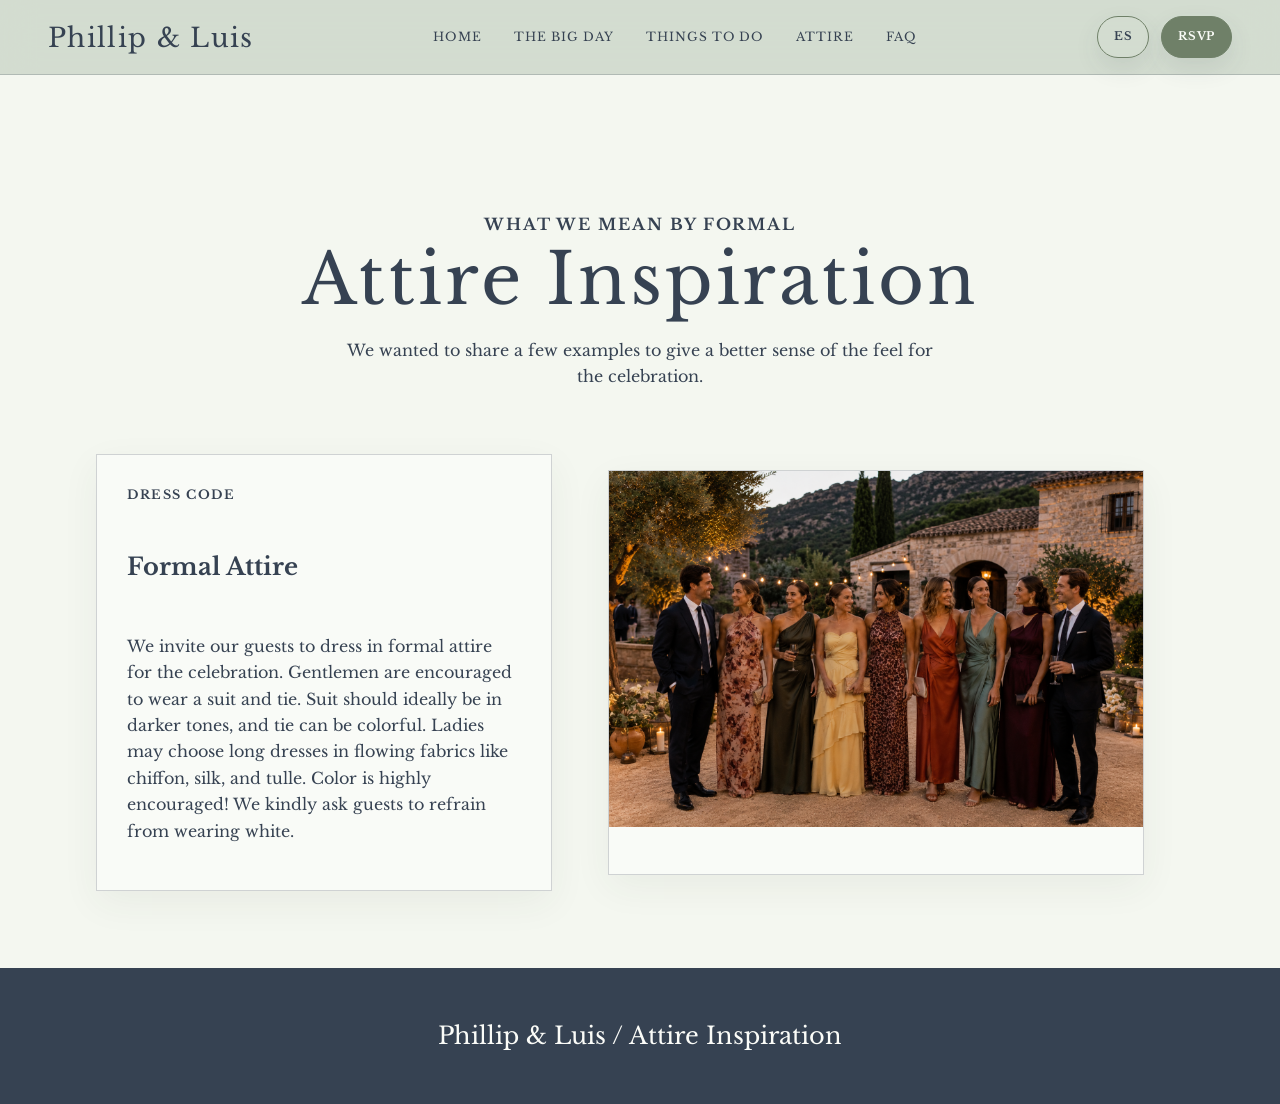
==== attire.html @ c337459b "Simplify attire inspiration page" ====
<!doctype html>
<html lang="en">
  <head>
    <meta charset="utf-8" />
    <meta name="viewport" content="width=device-width, initial-scale=1" />
    <meta name="robots" content="noindex,nofollow,noarchive" />
    <title>Attire Inspiration</title>
    <script>
      try {
        if (localStorage.getItem("wedding-language") === "es") {
          window.location.replace("index.html");
        }
      } catch (error) {
        // Keep the English page available if storage is unavailable.
      }
    </script>
    <link rel="preconnect" href="https://fonts.googleapis.com" />
    <link rel="preconnect" href="https://fonts.gstatic.com" crossorigin />
    <link href="https://fonts.googleapis.com/css2?family=Libre+Baskerville:wght@400;700&display=swap" rel="stylesheet" />
    <link rel="stylesheet" href="styles.css" />
  </head>
  <body>
    <img class="floral floral-top" src="https://images.zola.com/2f2a85e8-7ad9-4984-886c-dd6a19357088" alt="" aria-hidden="true" />
    <img class="floral floral-bottom" src="https://images.zola.com/77ef4b64-973d-46e7-836f-13b0da264eaf" alt="" aria-hidden="true" />

    <header class="site-header">
      <a class="brand" href="index.html" id="attireBrand">Phillip & Luis</a>
      <nav class="desktop-nav" aria-label="Attire navigation">
        <a href="index.html"><span class="desktop-label" id="attireNavHome">Home</span><span class="mobile-label" id="attireNavHomeMobile">Home</span></a>
        <a href="big-day.html"><span class="desktop-label" id="attireNavBigDay">The Big Day</span><span class="mobile-label" id="attireNavBigDayMobile">Big Day</span></a>
        <a href="things-to-do.html"><span class="desktop-label" id="attireNavThings">Things to Do</span><span class="mobile-label" id="attireNavThingsMobile">Plans</span></a>
        <a class="english-attire-only" href="attire.html"><span class="desktop-label" id="attireNavAttire">Attire</span><span class="mobile-label" id="attireNavAttireMobile">Attire</span></a>
        <a href="faq.html"><span class="desktop-label" id="attireNavFaq">FAQ</span><span class="mobile-label" id="attireNavFaqMobile">FAQ</span></a>
      </nav>
      <div class="header-actions">
        <button class="lang-toggle" id="attireLanguageToggle" type="button" aria-label="Switch language">ES</button>
        <a class="rsvp-link" href="https://www.zola.com/wedding/luisandphil/rsvp" id="attireRsvp">RSVP</a>
      </div>
    </header>

    <main class="subpage-main">
      <section class="subpage-hero">
        <div class="subpage-hero-inner">
          <p class="kicker" id="attireHeroKicker">What we mean by formal</p>
          <h1 id="attireHeroTitle">Attire Inspiration</h1>
          <p id="attireHeroBody">We wanted to share a few examples to give a better sense of the feel for the celebration.</p>
        </div>
      </section>

      <section class="page-section">
        <div class="attire-layout">
          <article class="attire-copy">
            <p class="kicker" id="attireCopyKicker">Dress code</p>
            <h2 id="attireCopyTitle">Formal Attire</h2>
            <p id="attireCopyBody">We invite our guests to dress in formal attire for the celebration. Gentlemen are encouraged to wear a suit and tie. Suit should ideally be in darker tones, and tie can be colorful. Ladies may choose long dresses in flowing fabrics like chiffon, silk, and tulle. Color is highly encouraged! We kindly ask guests to refrain from wearing white.</p>
          </article>

          <div class="attire-gallery attire-gallery-large attire-gallery-single">
            <figure class="gallery-card">
              <img src="2eac3453-b5c2-4429-b6ae-94efe31e5751.png" alt="Additional formal wedding guest attire inspiration" />
            </figure>
          </div>
        </div>
      </section>

    </main>

    <footer class="site-footer">
      <p id="attireFooter">Phillip & Luis / Attire Inspiration</p>
    </footer>

    <script>
      const attireCopy = {
        en: {
          brand: "Phillip & Luis",
          navHome: "Home",
          navHomeMobile: "Home",
          navBigDay: "The Big Day",
          navBigDayMobile: "Big Day",
          navThings: "Things to Do",
          navThingsMobile: "Plans",
          navAttire: "Attire",
          navAttireMobile: "Attire",
          navFaq: "FAQ",
          navFaqMobile: "FAQ",
          rsvp: "RSVP",
          heroKicker: "What we mean by formal",
          heroTitle: "Attire Inspiration",
          heroBody: "We wanted to share a few examples to give a better sense of the feel for the celebration.",
          copyKicker: "Dress code",
          copyTitle: "Formal Attire",
          copyBody: "We invite our guests to dress in formal attire for the celebration. Gentlemen are encouraged to wear a suit and tie. Suit should ideally be in darker tones, and tie can be colorful. Ladies may choose long dresses in flowing fabrics like chiffon, silk, and tulle. Color is highly encouraged! We kindly ask guests to refrain from wearing white.",
          footer: "Phillip & Luis / Attire Inspiration",
        },
        es: {
          brand: "Phillip & Luis",
          navHome: "Inicio",
          navHomeMobile: "Inicio",
          navBigDay: "El gran día",
          navBigDayMobile: "Gran día",
          navThings: "Cosas que hacer",
          navThingsMobile: "Planes",
          navAttire: "Vestimenta",
          navAttireMobile: "Vestir",
          navFaq: "Preguntas",
          navFaqMobile: "FAQ",
          rsvp: "RSVP",
          heroKicker: "Lo que queremos decir con etiqueta formal",
          heroTitle: "Inspiración de vestimenta",
          heroBody: "Queríamos compartir algunos ejemplos para que sea más fácil imaginar el estilo de la celebración.",
          copyKicker: "Código de vestimenta",
          copyTitle: "Etiqueta formal",
          copyBody: "Os invitamos a vestir de etiqueta formal para la celebración. Los caballeros pueden llevar traje y corbata. El traje idealmente en tonos oscuros, y la corbata puede aportar color. Las mujeres pueden elegir vestidos largos en tejidos fluidos como gasa, seda o tul. El color es más que bienvenido. Os pedimos, por favor, evitar el blanco.",
          footer: "Phillip & Luis / Inspiración de vestimenta",
        },
      };

      const attireNodes = {
        brand: document.querySelector("#attireBrand"),
        navHome: document.querySelector("#attireNavHome"),
        navHomeMobile: document.querySelector("#attireNavHomeMobile"),
        navBigDay: document.querySelector("#attireNavBigDay"),
        navBigDayMobile: document.querySelector("#attireNavBigDayMobile"),
        navThings: document.querySelector("#attireNavThings"),
        navThingsMobile: document.querySelector("#attireNavThingsMobile"),
        navAttire: document.querySelector("#attireNavAttire"),
        navAttireMobile: document.querySelector("#attireNavAttireMobile"),
        navFaq: document.querySelector("#attireNavFaq"),
        navFaqMobile: document.querySelector("#attireNavFaqMobile"),
        rsvp: document.querySelector("#attireRsvp"),
        heroKicker: document.querySelector("#attireHeroKicker"),
        heroTitle: document.querySelector("#attireHeroTitle"),
        heroBody: document.querySelector("#attireHeroBody"),
        copyKicker: document.querySelector("#attireCopyKicker"),
        copyTitle: document.querySelector("#attireCopyTitle"),
        copyBody: document.querySelector("#attireCopyBody"),
        footer: document.querySelector("#attireFooter"),
        toggle: document.querySelector("#attireLanguageToggle"),
      };

      let language = localStorage.getItem("wedding-language") || "en";

      function renderAttire(nextLanguage) {
        language = nextLanguage;
        localStorage.setItem("wedding-language", nextLanguage);
        document.documentElement.lang = nextLanguage;
        const copy = attireCopy[nextLanguage];

        Object.entries(attireNodes).forEach(([key, node]) => {
          if (!node || key === "toggle") return;
          node.textContent = copy[key];
        });

        attireNodes.toggle.textContent = nextLanguage === "en" ? "ES" : "EN";
      }
      attireNodes.toggle.addEventListener("click", () => {
        localStorage.setItem("wedding-language", "es");
        window.location.href = "index.html";
      });

      renderAttire("en");
    </script>
  </body>
</html>
---- styles.css ----
:root {
  --cream: #f4f7f0;
  --paper: #fbfcf8;
  --sage: #ced9cb;
  --olive: #6f8068;
  --deep: #364252;
  --moss: #dfe7db;
  --clay: #997b68;
  --ink: #364252;
  --line: rgba(54, 66, 82, 0.22);
  --shadow: 0 20px 60px rgba(54, 66, 82, 0.12);
  color-scheme: light;
}

* {
  box-sizing: border-box;
}

html {
  scroll-behavior: smooth;
}

body {
  margin: 0;
  min-height: 100vh;
  min-height: 100dvh;
  overflow-x: clip;
  display: flex;
  flex-direction: column;
  color: var(--ink);
  background: var(--cream);
  font-family: "Libre Baskerville", Georgia, serif;
  position: relative;
}

a {
  color: inherit;
}

.site-header {
  position: sticky;
  top: 0;
  z-index: 10;
  display: grid;
  grid-template-columns: auto 1fr auto;
  align-items: center;
  gap: 1rem;
  padding: 1rem clamp(1rem, 4vw, 3rem);
  background: rgba(206, 217, 203, 0.88);
  border-bottom: 1px solid var(--line);
  backdrop-filter: blur(18px);
}

.brand {
  font-size: clamp(1.2rem, 3vw, 1.65rem);
  font-weight: 400;
  letter-spacing: 0.05em;
  text-decoration: none;
}

.desktop-nav {
  display: flex;
  justify-content: center;
  gap: clamp(0.8rem, 2.5vw, 2rem);
  font-size: 0.76rem;
  letter-spacing: 0.08em;
  text-transform: uppercase;
}

.desktop-nav a,
.text-link {
  text-decoration: none;
  border-bottom: 1px solid transparent;
}

.mobile-label {
  display: none;
}

.desktop-nav a:hover,
.text-link:hover {
  border-color: currentColor;
}

.header-actions,
.gate-actions {
  display: flex;
  align-items: center;
  gap: 0.75rem;
}

.lang-toggle,
.rsvp-link,
.button {
  display: inline-flex;
  min-height: 2.65rem;
  align-items: center;
  justify-content: center;
  border: 1px solid var(--olive);
  border-radius: 999px;
  padding: 0 1rem;
  background: transparent;
  color: var(--deep);
  font: 700 0.72rem/1 "Libre Baskerville", Georgia, serif;
  letter-spacing: 0.06em;
  text-decoration: none;
  text-transform: uppercase;
  cursor: pointer;
  box-shadow: 0 10px 24px rgba(54, 66, 82, 0.1);
  transition:
    transform 160ms ease,
    background-color 160ms ease,
    color 160ms ease,
    border-color 160ms ease,
    box-shadow 160ms ease;
}

.button.primary,
.rsvp-link {
  background: var(--olive);
  color: var(--paper);
}

.lang-toggle:hover,
.rsvp-link:hover,
.button:hover,
.hotel-button:hover,
.resource-links a:hover,
.section-menu-toggle:hover,
.back-to-top:hover {
  transform: translateY(-1px);
  box-shadow: 0 14px 30px rgba(54, 66, 82, 0.16);
}

.button.large {
  min-width: 12rem;
  min-height: 3.2rem;
  margin-top: 0.85rem;
  padding-inline: 1.75rem;
  font-size: 0.78rem;
}

.language-gate {
  position: fixed;
  inset: 0;
  z-index: 30;
  display: grid;
  place-items: center;
  padding: 1.2rem;
  background:
    linear-gradient(rgba(244, 247, 240, 0.92), rgba(244, 247, 240, 0.92)),
    radial-gradient(circle at center, var(--moss), transparent 34rem);
}

.language-gate.is-hidden {
  display: none;
}

.language-selected .language-gate {
  display: none;
}

.gate-panel {
  width: min(34rem, 100%);
  padding: clamp(2rem, 6vw, 4rem);
  text-align: center;
  background: var(--paper);
  border: 1px solid var(--line);
  box-shadow: var(--shadow);
}

.gate-panel h1,
.hero h1,
.section h2 {
  margin: 0;
  font-weight: 400;
  line-height: 1.28;
  letter-spacing: 0.04em;
}

.gate-panel h1 {
  font-size: clamp(2rem, 7vw, 3.8rem);
  margin-bottom: 1.7rem;
}

.kicker {
  margin: 0 0 0.65rem;
  color: var(--deep);
  font-size: 0.78rem;
  font-weight: 700;
  letter-spacing: 0.12em;
  text-transform: uppercase;
}

.hero {
  min-height: calc(100vh - 4.25rem);
  display: grid;
  place-items: center;
  padding: clamp(3rem, 6vw, 5.5rem) 1.25rem clamp(7rem, 15vw, 12rem);
  text-align: center;
}

.hero-inner {
  width: min(62rem, 100%);
  transform: translateY(clamp(3.8rem, 8.8vh, 6.4rem));
}

.hero h1 {
  display: grid;
  gap: 0.08em;
  color: var(--deep);
  font-size: clamp(2.75rem, 7vw, 5.15rem);
}

.hero h1 span {
  white-space: nowrap;
}

.hero .amp {
  color: var(--deep);
  font-size: 0.54em;
  font-style: italic;
}

.date,
.place {
  margin: 1rem 0 0;
  font-size: clamp(1.45rem, 3vw, 2rem);
  letter-spacing: 0.04em;
}

.place {
  margin-top: 0.35rem;
  color: var(--deep);
}

.countdown {
  display: flex;
  justify-content: center;
  gap: clamp(0.75rem, 3vw, 1.25rem);
  margin-top: 1.7rem;
}

.hero-link-row {
  margin: 1rem 0 0;
}

.rsvp-prompt {
  width: min(32rem, 100%);
  margin: 1.35rem auto 0;
  color: var(--deep);
  font-size: clamp(0.86rem, 1.6vw, 1rem);
  line-height: 1.6;
}

.summary-card,
.gift-card {
  background: rgba(251, 252, 248, 0.82);
  border: 1px solid var(--line);
  box-shadow: 0 12px 36px rgba(55, 61, 45, 0.06);
}

.summary-card,
.gift-card {
  width: min(54rem, 100%);
  margin-inline: auto;
  display: grid;
  gap: 0.65rem;
  padding: clamp(1.35rem, 3vw, 1.9rem);
  text-align: center;
}

.teaser-section {
  padding-top: clamp(2.7rem, 6vw, 4rem);
}

.couple-photo-banner {
  width: 100%;
  aspect-ratio: 2.08 / 1;
  background: var(--sage);
  overflow: hidden;
}

.couple-photo-banner img {
  display: block;
  width: 100%;
  height: 100%;
  object-fit: cover;
  object-position: center 35%;
}

.page-copy-stack {
  width: min(58rem, 100%);
  margin-inline: auto;
}

.countdown-section {
  padding-top: clamp(1rem, 3vw, 2rem);
}

.countdown-static {
  width: min(28rem, 100%);
  margin-inline: auto;
}

.notice-countdown {
  padding-top: 0;
}

.countdown span {
  min-width: 5.4rem;
  padding: 0.85rem 0.7rem;
  background: rgba(251, 252, 248, 0.72);
  border: 1px solid var(--line);
}

.countdown strong {
  display: block;
  font-size: 2rem;
  font-weight: 400;
}

.countdown small {
  color: var(--deep);
  font-size: 0.68rem;
  letter-spacing: 0.1em;
  text-transform: uppercase;
}

.section {
  padding: clamp(3rem, 6vw, 5rem) clamp(1.25rem, 5vw, 5rem);
  border-top: 1px solid var(--line);
}

.section-heading {
  max-width: 52rem;
  margin: 0 auto clamp(1.2rem, 3vw, 2rem);
  text-align: center;
}

.section h2 {
  color: var(--deep);
  font-size: clamp(2rem, 5vw, 3.8rem);
}

#travel h2 {
  white-space: nowrap;
}

.timeline,
.faq-list,
.venue-panel {
  width: min(54rem, 100%);
  margin-inline: auto;
}

.timeline {
  display: grid;
  gap: 0.8rem;
}

.timeline article,
.venue-panel,
.info-grid article,
.faq-list details {
  background: rgba(251, 252, 248, 0.76);
  border: 1px solid var(--line);
  box-shadow: 0 12px 36px rgba(55, 61, 45, 0.06);
}

.timeline article {
  display: grid;
  gap: 0.75rem;
  padding: clamp(1.2rem, 3vw, 1.8rem);
  text-align: center;
}

h3 {
  margin: 0 0 0.4rem;
  font-size: 1.7rem;
  font-weight: 400;
}

p {
  line-height: 1.65;
}

.timeline p,
.venue-panel p,
.info-grid p,
.faq-list p,
.copy-stack p {
  margin: 0;
}

.venue-panel {
  margin-top: 1rem;
  padding: clamp(1.2rem, 3vw, 1.8rem);
  text-align: center;
}

.attire,
.section-note,
.banner-copy {
  color: var(--deep);
}

.banner-copy {
  width: min(40rem, 100%);
  margin: 1.75rem auto 0;
  font-size: 0.9rem;
  padding: 0.95rem 1.1rem;
  background: rgba(231, 236, 227, 0.88);
  border: 1px solid rgba(54, 66, 82, 0.12);
}

.split {
  display: grid;
  grid-template-columns: minmax(15rem, 0.75fr) minmax(18rem, 1fr);
  gap: clamp(2rem, 6vw, 5rem);
  align-items: start;
}

#travel.split {
  grid-template-columns: 1fr;
  gap: clamp(0.8rem, 2vw, 1.25rem);
}

#hotels.split {
  grid-template-columns: 1fr;
  gap: clamp(0.8rem, 2vw, 1.25rem);
}

#travel > div:first-child {
  max-width: 46rem;
  margin-inline: auto;
  text-align: center;
}

#travel .copy-stack,
#hotels .copy-stack {
  width: min(58rem, 100%);
  margin-inline: auto;
}

.muted {
  background: rgba(255, 253, 248, 0.42);
}

.copy-stack {
  display: grid;
  gap: 1rem;
  font-size: 1.03rem;
}

.travel-note {
  display: grid;
  grid-template-columns: repeat(2, minmax(0, 1fr));
  gap: 1rem;
}

.travel-note article {
  display: grid;
  gap: 0.9rem;
  align-content: start;
  padding: clamp(1.2rem, 3vw, 1.8rem);
  background: rgba(251, 252, 248, 0.76);
  border: 1px solid var(--line);
  box-shadow: 0 12px 36px rgba(55, 61, 45, 0.06);
}

.resource-links {
  display: flex;
  flex-wrap: wrap;
  gap: 0.65rem;
  margin-top: 0.2rem;
}

.resource-links a {
  display: inline-flex;
  min-height: 2.55rem;
  align-items: center;
  border: 1px solid var(--deep);
  border-radius: 999px;
  padding: 0.7rem 0.95rem;
  background: var(--deep);
  color: var(--paper);
  font-size: 0.72rem;
  font-weight: 700;
  letter-spacing: 0.05em;
  text-decoration: none;
  text-transform: uppercase;
}

.resource-links a:hover {
  border-color: var(--deep);
  background: transparent;
  color: var(--deep);
}

html[lang="es"] .english-only {
  display: none;
}

html[lang="es"] .english-attire-only {
  display: none;
}

.hotel-grid {
  display: grid;
  grid-template-columns: repeat(2, minmax(0, 1fr));
  gap: 0.85rem;
}

.hotel-card {
  display: grid;
  gap: 0.8rem;
  align-content: start;
  padding: 1.35rem;
  background: rgba(251, 252, 248, 0.82);
  border: 1px solid var(--line);
  box-shadow: 0 12px 36px rgba(55, 61, 45, 0.06);
}

.shuttle-card {
  grid-column: 1 / -1;
}

.hotel-button {
  display: inline-flex;
  min-height: 3rem;
  align-items: center;
  justify-content: center;
  border: 1px solid var(--deep);
  border-radius: 999px;
  padding: 0.85rem 1.2rem;
  background: var(--deep);
  color: var(--paper);
  font-size: 0.78rem;
  font-weight: 700;
  letter-spacing: 0.06em;
  text-align: center;
  text-decoration: none;
  text-transform: uppercase;
  box-shadow: 0 10px 24px rgba(54, 66, 82, 0.12);
  transition:
    transform 160ms ease,
    background-color 160ms ease,
    color 160ms ease;
}

.hotel-button:hover {
  background: transparent;
  color: var(--deep);
}

.info-grid {
  display: grid;
  grid-template-columns: repeat(2, minmax(0, 1fr));
  gap: 0.85rem;
}

.info-grid article,
.faq-list details {
  padding: 1.35rem;
}

.faq-list {
  display: grid;
  gap: 0.7rem;
}

.faq-list summary {
  cursor: pointer;
  font-size: 1.45rem;
}

.site-footer {
  margin-top: auto;
  padding: 3rem 1rem;
  color: var(--paper);
  background: var(--deep);
  text-align: center;
}

.site-footer p {
  margin: 0;
  font-size: 1.5rem;
}

.notice-page {
  position: relative;
  min-height: 100vh;
  padding: clamp(2rem, 5vw, 3rem) 1.25rem;
  display: grid;
  place-items: center;
}

.notice-card {
  position: relative;
  z-index: 1;
  width: min(34rem, 100%);
  padding: clamp(2rem, 6vw, 3rem);
  text-align: center;
  background: rgba(251, 252, 248, 0.92);
  border: 1px solid var(--line);
  box-shadow: var(--shadow);
}

.notice-card h1 {
  margin: 0.35rem 0 0;
  color: var(--deep);
  font-size: clamp(2rem, 6vw, 3.2rem);
  font-weight: 400;
  line-height: 1.22;
  letter-spacing: 0.04em;
}

.notice-card p {
  margin: 1rem 0 0;
  line-height: 1.7;
}

.notice-actions {
  display: flex;
  justify-content: center;
  gap: 0.75rem;
  margin-top: 1.5rem;
}

.subpage-main {
  position: relative;
  z-index: 1;
}

.subpage-hero {
  padding: clamp(5.5rem, 10vw, 7.5rem) clamp(1.25rem, 5vw, 5rem) clamp(2.5rem, 5vw, 4rem);
  text-align: center;
}

.subpage-hero-inner {
  width: min(58rem, 100%);
  margin: 0 auto;
}

.subpage-hero h1 {
  margin: 0;
  color: var(--deep);
  font-size: clamp(2.4rem, 7vw, 4.4rem);
  font-weight: 400;
  line-height: 1.18;
  letter-spacing: 0.04em;
}

.subpage-hero p {
  width: min(38rem, 100%);
  margin: 1rem auto 0;
  font-size: 1rem;
}

.feature-grid,
.city-grid,
.attire-gallery {
  display: grid;
  gap: 1rem;
  width: min(68rem, 100%);
  margin: 0 auto;
}

.feature-grid,
.city-grid {
  grid-template-columns: repeat(2, minmax(0, 1fr));
}

.feature-card,
.city-card,
.attire-copy,
.gallery-card {
  background: rgba(251, 252, 248, 0.82);
  border: 1px solid var(--line);
  box-shadow: 0 12px 36px rgba(55, 61, 45, 0.06);
}

.feature-card,
.city-card {
  display: grid;
  gap: 0.9rem;
  align-content: start;
  padding: clamp(1.25rem, 3vw, 1.8rem);
}

.feature-meta {
  display: flex;
  flex-wrap: wrap;
  gap: 0.5rem;
}

.tag {
  display: inline-flex;
  align-items: center;
  min-height: 2rem;
  padding: 0 0.8rem;
  border: 1px solid var(--line);
  border-radius: 999px;
  background: rgba(223, 231, 219, 0.55);
  font-size: 0.68rem;
  font-weight: 700;
  letter-spacing: 0.08em;
  text-transform: uppercase;
}

.page-section {
  padding: 0 clamp(1.25rem, 5vw, 5rem) clamp(3rem, 6vw, 5rem);
}

.page-section-heading {
  width: min(58rem, 100%);
  margin: 0 auto 1.35rem;
  text-align: center;
}

.page-section-heading h2 {
  margin: 0;
  color: var(--deep);
  font-size: clamp(1.9rem, 5vw, 3rem);
  font-weight: 400;
  letter-spacing: 0.04em;
}

.city-card a,
.feature-card a {
  justify-self: start;
}

.attire-layout {
  display: grid;
  grid-template-columns: minmax(16rem, 0.85fr) minmax(20rem, 1.15fr);
  gap: 1rem;
  width: min(68rem, 100%);
  margin: 0 auto;
}

.attire-copy {
  display: grid;
  gap: 1rem;
  align-content: start;
  padding: clamp(1.35rem, 3vw, 1.9rem);
}

.attire-gallery {
  grid-template-columns: 1fr;
  gap: 1.25rem;
}

.attire-gallery-large .gallery-card img {
  aspect-ratio: 4 / 3;
}

.attire-gallery-single .gallery-card img {
  height: auto;
  aspect-ratio: auto;
  object-fit: contain;
}

.gallery-card {
  overflow: hidden;
}

.gallery-card img {
  display: block;
  width: 100%;
  aspect-ratio: 5 / 4;
  object-fit: cover;
}

.gallery-card figcaption {
  padding: 0.85rem 1rem 1rem;
  font-size: 0.88rem;
  line-height: 1.55;
}

.back-to-top {
  position: fixed;
  right: 1rem;
  bottom: 1rem;
  z-index: 20;
  width: 2.8rem;
  min-height: 2.8rem;
  border: 1px solid var(--deep);
  border-radius: 999px;
  padding: 0;
  background: var(--deep);
  color: var(--paper);
  font: 700 1rem/1 "Libre Baskerville", Georgia, serif;
  box-shadow: 0 10px 24px rgba(54, 66, 82, 0.12);
  cursor: pointer;
  opacity: 0;
  pointer-events: none;
  transform: translateY(0.6rem);
  transition:
    opacity 160ms ease,
    transform 160ms ease;
}

.back-to-top.is-visible {
  opacity: 1;
  pointer-events: auto;
  transform: translateY(0);
}

.section-menu-toggle {
  position: fixed;
  right: 4.3rem;
  bottom: 1rem;
  z-index: 20;
  width: 2.8rem;
  min-height: 2.8rem;
  border: 1px solid var(--deep);
  border-radius: 999px;
  padding: 0;
  background: rgba(251, 252, 248, 0.96);
  color: var(--deep);
  font: 700 1.1rem/1 "Libre Baskerville", Georgia, serif;
  box-shadow: 0 10px 24px rgba(54, 66, 82, 0.12);
  cursor: pointer;
}

.section-menu {
  position: fixed;
  right: 1rem;
  bottom: 4.4rem;
  z-index: 19;
  opacity: 0;
  pointer-events: none;
  transform: translateY(0.5rem);
  transition:
    opacity 160ms ease,
    transform 160ms ease;
}

.section-menu.is-open {
  opacity: 1;
  pointer-events: auto;
  transform: translateY(0);
}

.section-menu-panel {
  display: grid;
  gap: 0.5rem;
  width: min(22rem, 100%);
  margin-left: auto;
  padding: 0.8rem;
  background: rgba(251, 252, 248, 0.98);
  border: 1px solid var(--line);
  box-shadow: 0 18px 36px rgba(54, 66, 82, 0.18);
}

.section-menu-panel a {
  display: block;
  padding: 0.7rem 0.85rem;
  color: var(--deep);
  text-decoration: none;
  border: 1px solid transparent;
}

.section-menu-panel a:hover {
  border-color: var(--line);
  background: rgba(206, 217, 203, 0.24);
}

.floral {
  position: absolute;
  z-index: 0;
  pointer-events: none;
  opacity: 0.94;
  display: block;
  height: auto;
  max-width: 100vw;
  user-select: none;
}

.floral-top {
  top: 4.25rem;
  left: 0;
  width: 100%;
}

.floral-bottom {
  right: 0;
  bottom: 0;
  width: min(80%, 54rem);
}

main,
.site-header,
.site-footer {
  position: relative;
  z-index: 1;
}

main {
  flex: 1 0 auto;
}

@media (max-width: 820px) {
  .site-header {
    grid-template-columns: 1fr auto;
  }

  .desktop-nav {
    grid-column: 1 / -1;
    order: 3;
    overflow-x: auto;
    justify-content: start;
    padding-bottom: 0.15rem;
  }

  .header-actions {
    justify-content: end;
  }

  .timeline article,
  .split,
  .info-grid,
  .hotel-grid,
  .travel-note,
  .feature-grid,
  .city-grid,
  .attire-layout,
  .attire-gallery {
    grid-template-columns: 1fr;
  }

  .shuttle-card {
    grid-column: auto;
  }

  .couple-photo-banner {
    aspect-ratio: 3 / 2;
  }

  .couple-photo-banner img {
    object-position: center 40%;
  }
}

@media (max-width: 540px) {
  .site-header {
    grid-template-columns: 1fr auto;
  }

  .desktop-nav {
    display: flex;
    grid-column: 1 / -1;
    order: 3;
    grid-template-columns: repeat(3, minmax(0, 1fr));
    gap: 0.55rem 0.8rem;
    padding-bottom: 0.25rem;
    justify-content: stretch;
    overflow: visible;
    font-size: 0.68rem;
    letter-spacing: 0.05em;
  }

  .desktop-nav a {
    display: block;
    text-align: center;
    white-space: nowrap;
  }

  .desktop-label {
    display: none;
  }

  .mobile-label {
    display: inline;
  }

  .mobile-hidden-nav {
    display: none;
  }

  .floral-top {
    top: 6.2rem;
    left: -8vw;
    width: 116vw;
    max-width: none;
    opacity: 0.82;
  }

  .floral-bottom {
    right: -6vw;
    bottom: -0.4rem;
    width: 84vw;
    max-width: none;
    opacity: 0.82;
  }

  .hero {
    min-height: calc(100vh - 6.25rem);
    padding-top: 3rem;
    padding-inline: 1.2rem;
    padding-bottom: 48vw;
  }

  .hero-inner {
    width: min(21.25rem, 100%);
    transform: translateY(2.9rem);
  }

  .hero h1 {
    font-size: clamp(1.42rem, 7vw, 2.15rem);
    gap: 0.18em;
  }

  .date,
  .place {
    font-size: clamp(0.82rem, 4.2vw, 0.98rem);
  }

  .kicker {
    font-size: 0.62rem;
    letter-spacing: 0.1em;
  }

  .banner-copy {
    width: min(17.75rem, 100%);
    margin-top: 0.95rem;
    font-size: 0.7rem;
    line-height: 1.58;
    padding: 0.78rem 0.85rem;
  }

  #schedule.section {
    padding-top: 2.2rem;
  }

  .button.large {
    min-width: 0;
    margin-top: 1rem;
  }

  #travel h2 {
    font-size: clamp(1.65rem, 9vw, 2.4rem);
  }

  .gate-actions {
    flex-direction: column;
  }

  .countdown {
    gap: 0.45rem;
  }

  .countdown span {
    flex: 1 1 0;
    min-width: 0;
    padding: 0.5rem 0.28rem;
  }

  .countdown strong {
    font-size: 1.12rem;
  }

  .countdown small {
    font-size: 0.5rem;
  }

  .button,
  .rsvp-link,
  .lang-toggle,
  .hotel-button {
    width: 100%;
  }

  .header-actions {
    width: 100%;
  }

  .lang-toggle {
    width: 3.1rem;
  }

  .rsvp-link {
    width: auto;
    flex: 1;
  }

  .notice-actions {
    flex-direction: column;
  }

  .subpage-hero p {
    font-size: 0.94rem;
  }

  .subpage-hero {
    padding-top: 6.4rem;
  }

  .couple-photo-banner img {
    object-position: center 44%;
  }

  .couple-photo-banner {
    aspect-ratio: 4 / 5;
  }

  .back-to-top {
    right: 0.75rem;
    bottom: 0.75rem;
  }

  .section-menu-toggle {
    right: 4rem;
    bottom: 0.75rem;
  }

  .section-menu {
    left: 0.75rem;
    right: 0.75rem;
    bottom: 4.15rem;
  }

  .section-menu-panel {
    width: 100%;
  }
}
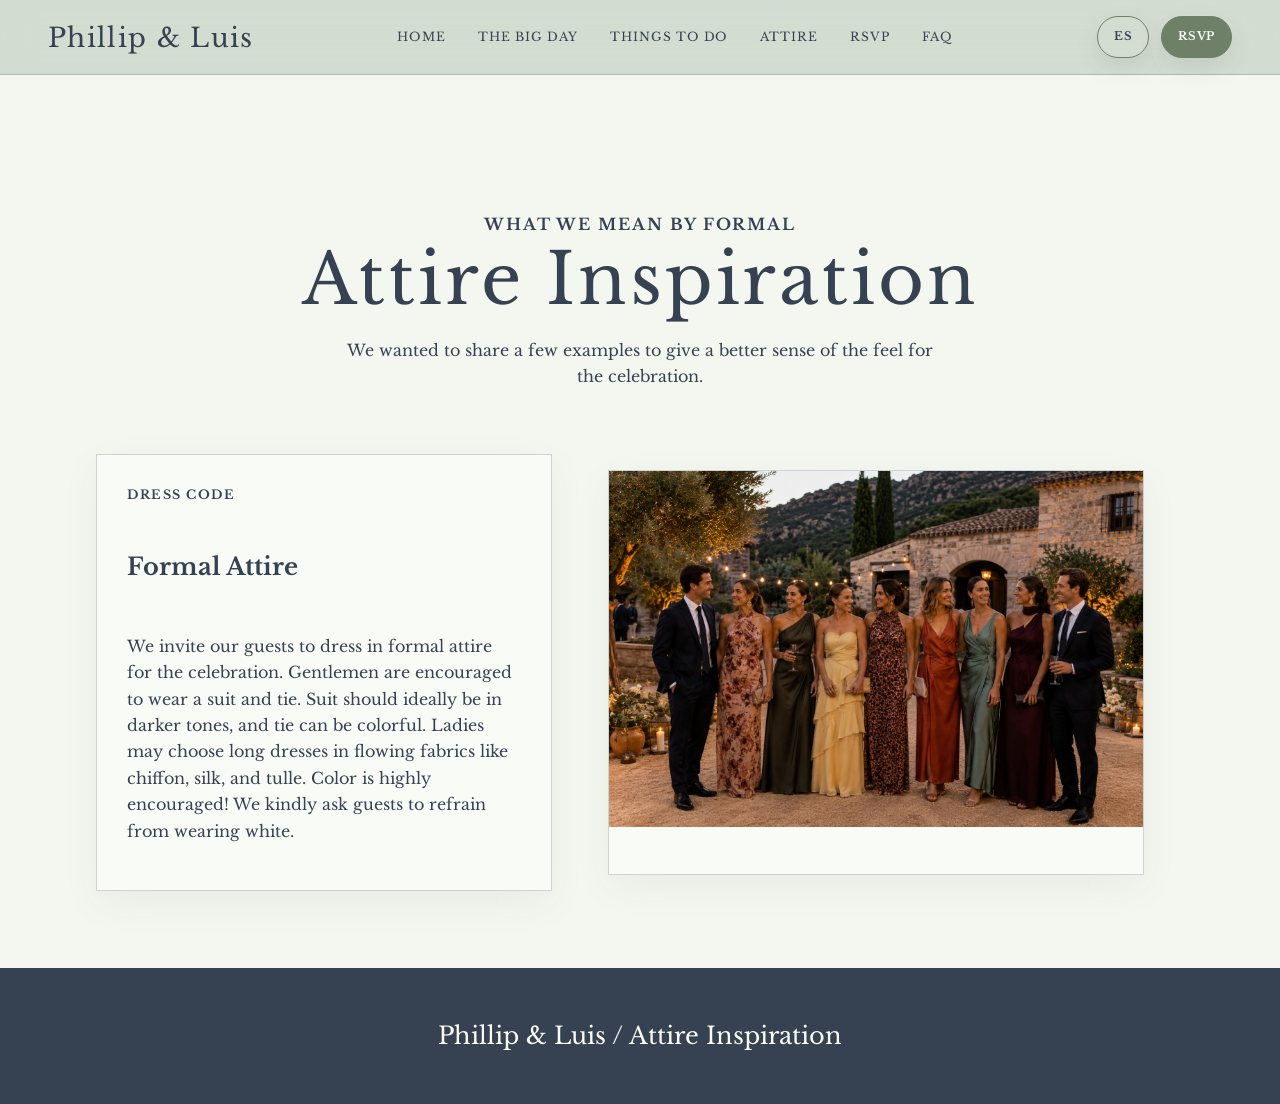
==== commit bfd9d94e: "Remove welcome drinks and add RSVP navigation" ====
--- a/attire.html
+++ b/attire.html
@@ -30,6 +30,7 @@
         <a href="big-day.html"><span class="desktop-label" id="attireNavBigDay">The Big Day</span><span class="mobile-label" id="attireNavBigDayMobile">Big Day</span></a>
         <a href="things-to-do.html"><span class="desktop-label" id="attireNavThings">Things to Do</span><span class="mobile-label" id="attireNavThingsMobile">Plans</span></a>
         <a class="english-attire-only" href="attire.html"><span class="desktop-label" id="attireNavAttire">Attire</span><span class="mobile-label" id="attireNavAttireMobile">Attire</span></a>
+        <a href="https://www.zola.com/wedding/luisandphil/rsvp">RSVP</a>
         <a href="faq.html"><span class="desktop-label" id="attireNavFaq">FAQ</span><span class="mobile-label" id="attireNavFaqMobile">FAQ</span></a>
       </nav>
       <div class="header-actions">
--- a/styles.css
+++ b/styles.css
@@ -672,6 +672,11 @@
   grid-template-columns: repeat(2, minmax(0, 1fr));
 }
 
+.feature-grid-single {
+  grid-template-columns: minmax(0, 1fr);
+  width: min(34rem, 100%);
+}
+
 .feature-card,
 .city-card,
 .attire-copy,
@@ -950,7 +955,7 @@
   }
 
   .desktop-nav {
-    display: flex;
+    display: grid;
     grid-column: 1 / -1;
     order: 3;
     grid-template-columns: repeat(3, minmax(0, 1fr));
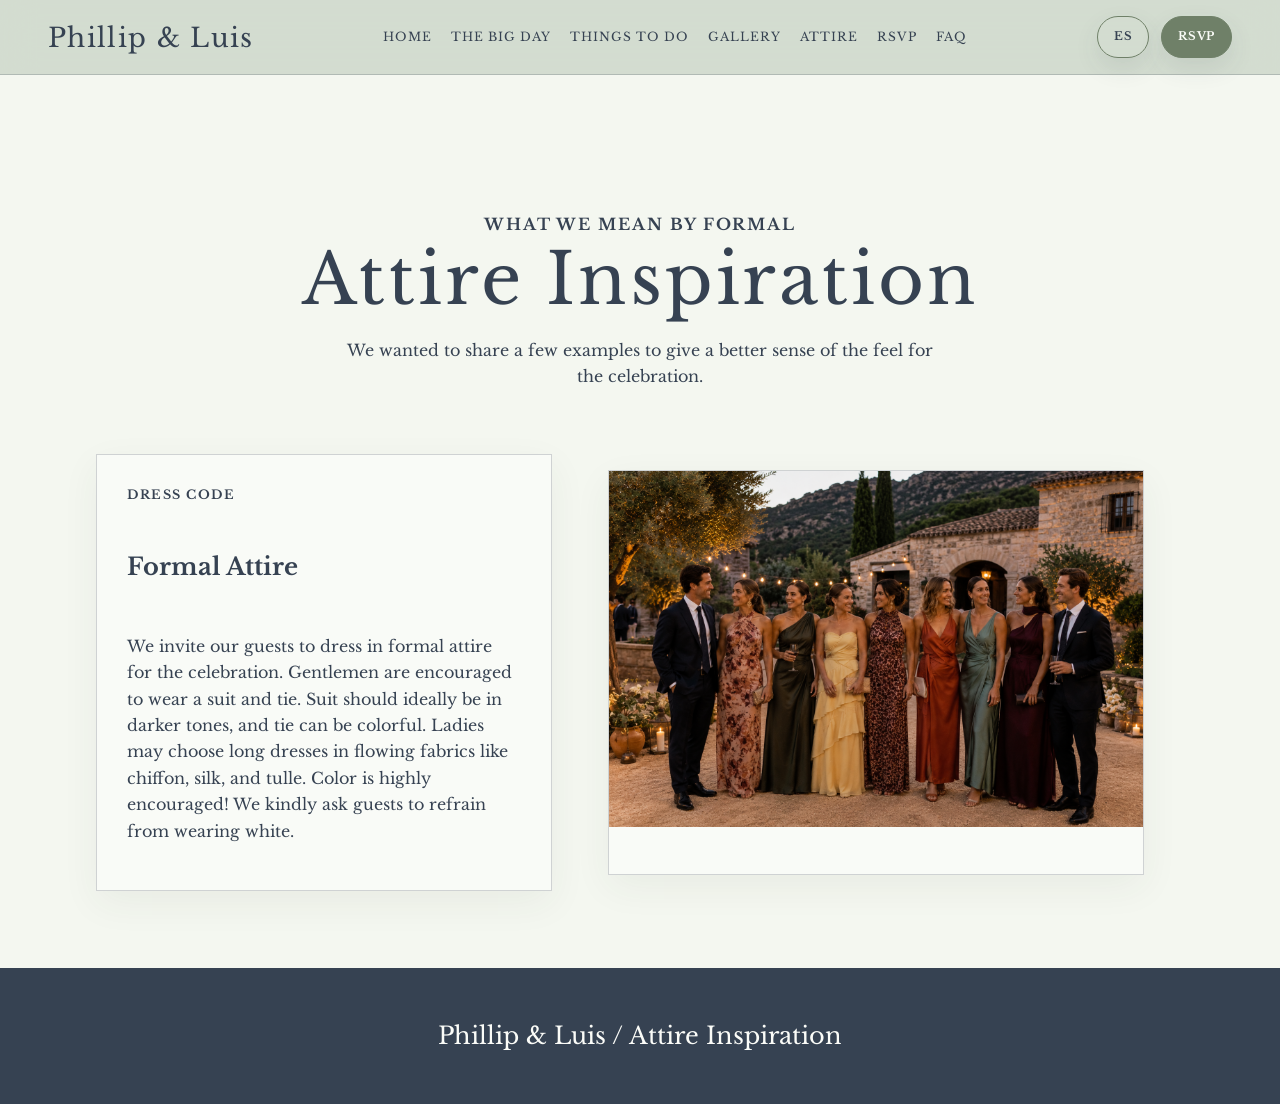
==== commit b7aa7c2f: "Add bilingual photo gallery" ====
--- a/attire.html
+++ b/attire.html
@@ -29,6 +29,7 @@
         <a href="index.html"><span class="desktop-label" id="attireNavHome">Home</span><span class="mobile-label" id="attireNavHomeMobile">Home</span></a>
         <a href="big-day.html"><span class="desktop-label" id="attireNavBigDay">The Big Day</span><span class="mobile-label" id="attireNavBigDayMobile">Big Day</span></a>
         <a href="things-to-do.html"><span class="desktop-label" id="attireNavThings">Things to Do</span><span class="mobile-label" id="attireNavThingsMobile">Plans</span></a>
+        <a href="gallery.html"><span class="desktop-label" id="attireNavGallery">Gallery</span><span class="mobile-label" id="attireNavGalleryMobile">Photos</span></a>
         <a class="english-attire-only" href="attire.html"><span class="desktop-label" id="attireNavAttire">Attire</span><span class="mobile-label" id="attireNavAttireMobile">Attire</span></a>
         <a href="https://www.zola.com/wedding/luisandphil/rsvp">RSVP</a>
         <a href="faq.html"><span class="desktop-label" id="attireNavFaq">FAQ</span><span class="mobile-label" id="attireNavFaqMobile">FAQ</span></a>
@@ -80,6 +81,8 @@
           navBigDayMobile: "Big Day",
           navThings: "Things to Do",
           navThingsMobile: "Plans",
+          navGallery: "Gallery",
+          navGalleryMobile: "Photos",
           navAttire: "Attire",
           navAttireMobile: "Attire",
           navFaq: "FAQ",
@@ -101,6 +104,8 @@
           navBigDayMobile: "Gran día",
           navThings: "Cosas que hacer",
           navThingsMobile: "Planes",
+          navGallery: "Galería",
+          navGalleryMobile: "Fotos",
           navAttire: "Vestimenta",
           navAttireMobile: "Vestir",
           navFaq: "Preguntas",
@@ -124,6 +129,8 @@
         navBigDayMobile: document.querySelector("#attireNavBigDayMobile"),
         navThings: document.querySelector("#attireNavThings"),
         navThingsMobile: document.querySelector("#attireNavThingsMobile"),
+        navGallery: document.querySelector("#attireNavGallery"),
+        navGalleryMobile: document.querySelector("#attireNavGalleryMobile"),
         navAttire: document.querySelector("#attireNavAttire"),
         navAttireMobile: document.querySelector("#attireNavAttireMobile"),
         navFaq: document.querySelector("#attireNavFaq"),
--- a/styles.css
+++ b/styles.css
@@ -61,7 +61,7 @@
 .desktop-nav {
   display: flex;
   justify-content: center;
-  gap: clamp(0.8rem, 2.5vw, 2rem);
+  gap: clamp(0.65rem, 1.5vw, 1.25rem);
   font-size: 0.76rem;
   letter-spacing: 0.08em;
   text-transform: uppercase;
@@ -767,6 +767,113 @@
   object-fit: contain;
 }
 
+.gallery-section {
+  padding-top: clamp(1rem, 2vw, 1.75rem);
+}
+
+.gallery-page-grid {
+  display: grid;
+  grid-template-columns: repeat(3, minmax(0, 1fr));
+  gap: 1rem;
+  width: min(72rem, 100%);
+  margin: 0 auto;
+}
+
+.gallery-page-item {
+  display: block;
+  width: 100%;
+  aspect-ratio: 4 / 5;
+  margin: 0;
+  padding: 0;
+  overflow: hidden;
+  border: 1px solid var(--line);
+  border-radius: 4px;
+  background: var(--paper);
+  box-shadow: 0 12px 36px rgba(55, 61, 45, 0.08);
+  cursor: zoom-in;
+}
+
+.gallery-page-item img {
+  display: block;
+  width: 100%;
+  height: 100%;
+  object-fit: cover;
+  transition: transform 240ms ease;
+}
+
+.gallery-page-item-wide {
+  grid-column: span 2;
+  aspect-ratio: 2 / 1;
+}
+
+.gallery-page-item:hover img,
+.gallery-page-item:focus-visible img {
+  transform: scale(1.015);
+}
+
+.gallery-page-item:focus-visible {
+  outline: 2px solid var(--deep);
+  outline-offset: 3px;
+}
+
+.gallery-lightbox {
+  width: 100vw;
+  max-width: none;
+  height: 100vh;
+  max-height: none;
+  margin: 0;
+  padding: clamp(3.5rem, 7vw, 5rem) clamp(3.5rem, 8vw, 7rem);
+  overflow: hidden;
+  border: 0;
+  background: rgba(28, 35, 31, 0.96);
+  color: var(--paper);
+}
+
+.gallery-lightbox[open] {
+  display: grid;
+  grid-template-columns: auto minmax(0, 1fr) auto;
+  align-items: center;
+  gap: clamp(0.75rem, 2vw, 1.5rem);
+}
+
+.gallery-lightbox::backdrop {
+  background: rgba(28, 35, 31, 0.82);
+}
+
+.gallery-lightbox img {
+  display: block;
+  width: 100%;
+  height: 100%;
+  min-height: 0;
+  object-fit: contain;
+}
+
+.gallery-lightbox-close,
+.gallery-lightbox-nav {
+  display: inline-grid;
+  width: 2.75rem;
+  height: 2.75rem;
+  place-items: center;
+  border: 1px solid rgba(251, 252, 248, 0.65);
+  border-radius: 50%;
+  background: rgba(251, 252, 248, 0.1);
+  color: var(--paper);
+  font: 400 1.35rem/1 Georgia, serif;
+  cursor: pointer;
+}
+
+.gallery-lightbox-close {
+  position: absolute;
+  top: 1rem;
+  right: 1rem;
+  font-size: 1.8rem;
+}
+
+.gallery-lightbox-close:hover,
+.gallery-lightbox-nav:hover {
+  background: rgba(251, 252, 248, 0.22);
+}
+
 .gallery-card {
   overflow: hidden;
 }
@@ -947,6 +1054,10 @@
   .couple-photo-banner img {
     object-position: center 40%;
   }
+
+  .gallery-page-grid {
+    grid-template-columns: repeat(2, minmax(0, 1fr));
+  }
 }
 
 @media (max-width: 540px) {
@@ -958,7 +1069,7 @@
     display: grid;
     grid-column: 1 / -1;
     order: 3;
-    grid-template-columns: repeat(3, minmax(0, 1fr));
+    grid-template-columns: repeat(4, minmax(0, 1fr));
     gap: 0.55rem 0.8rem;
     padding-bottom: 0.25rem;
     justify-content: stretch;
@@ -1111,6 +1222,24 @@
     aspect-ratio: 4 / 5;
   }
 
+  .gallery-page-grid {
+    grid-template-columns: minmax(0, 1fr);
+  }
+
+  .gallery-page-item-wide {
+    grid-column: auto;
+    aspect-ratio: 3 / 2;
+  }
+
+  .gallery-lightbox {
+    padding: 4rem 0.75rem 1rem;
+  }
+
+  .gallery-lightbox[open] {
+    grid-template-columns: 2.75rem minmax(0, 1fr) 2.75rem;
+    gap: 0.35rem;
+  }
+
   .back-to-top {
     right: 0.75rem;
     bottom: 0.75rem;
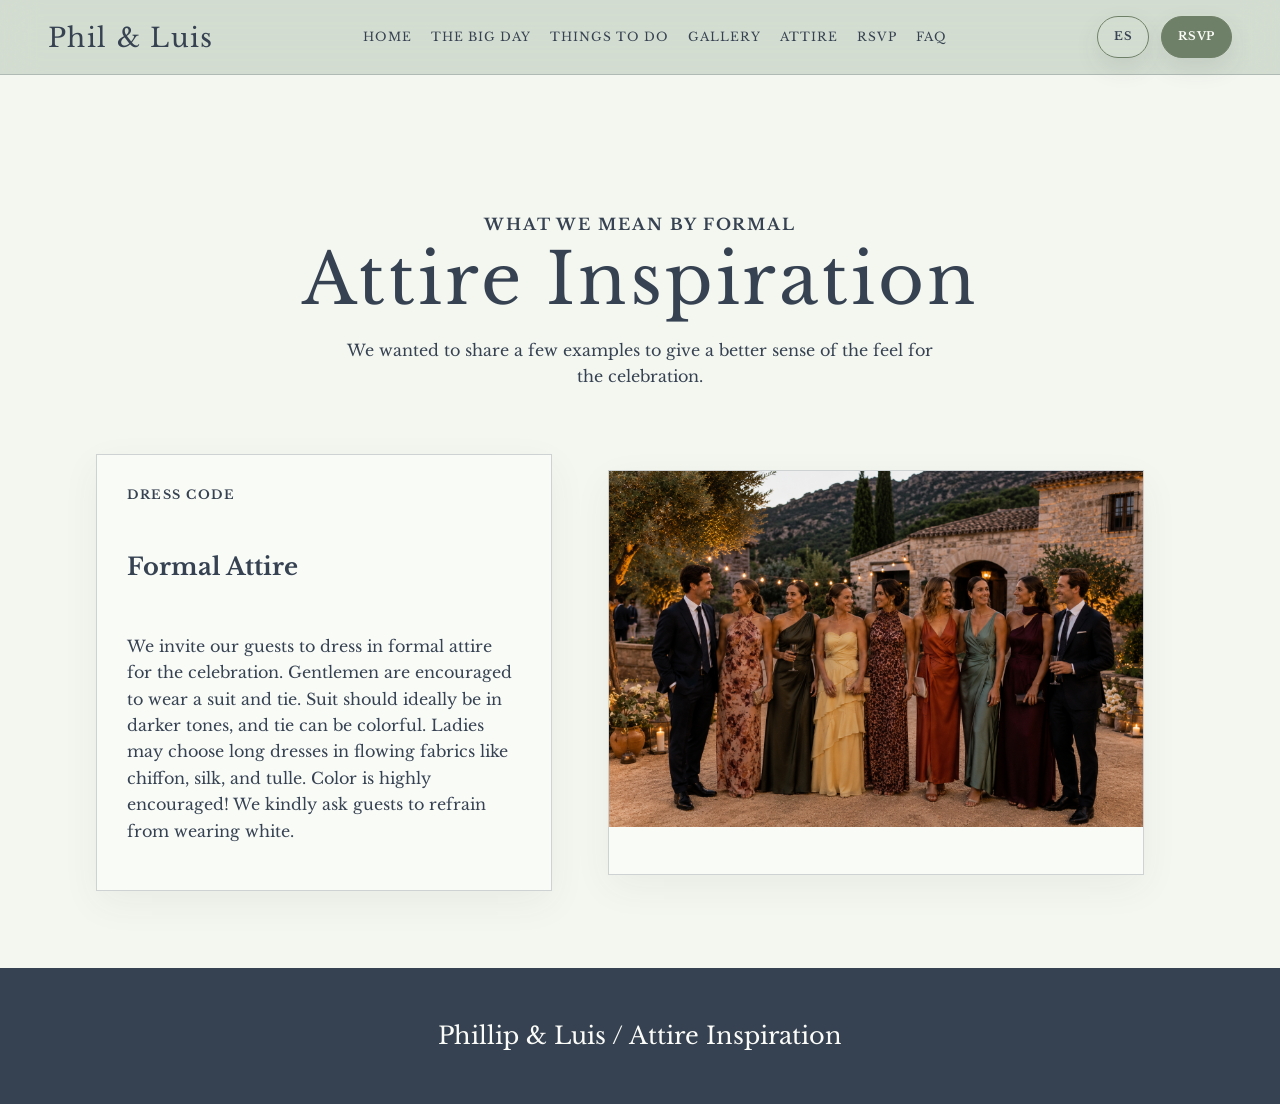
==== commit c44331e1: "Shorten header names" ====
--- a/attire.html
+++ b/attire.html
@@ -24,7 +24,7 @@
     <img class="floral floral-bottom" src="https://images.zola.com/77ef4b64-973d-46e7-836f-13b0da264eaf" alt="" aria-hidden="true" />
 
     <header class="site-header">
-      <a class="brand" href="index.html" id="attireBrand">Phillip & Luis</a>
+      <a class="brand" href="index.html" id="attireBrand">Phil & Luis</a>
       <nav class="desktop-nav" aria-label="Attire navigation">
         <a href="index.html"><span class="desktop-label" id="attireNavHome">Home</span><span class="mobile-label" id="attireNavHomeMobile">Home</span></a>
         <a href="big-day.html"><span class="desktop-label" id="attireNavBigDay">The Big Day</span><span class="mobile-label" id="attireNavBigDayMobile">Big Day</span></a>
@@ -74,7 +74,7 @@
     <script>
       const attireCopy = {
         en: {
-          brand: "Phillip & Luis",
+          brand: "Phil & Luis",
           navHome: "Home",
           navHomeMobile: "Home",
           navBigDay: "The Big Day",
@@ -97,7 +97,7 @@
           footer: "Phillip & Luis / Attire Inspiration",
         },
         es: {
-          brand: "Phillip & Luis",
+          brand: "Phil & Luis",
           navHome: "Inicio",
           navHomeMobile: "Inicio",
           navBigDay: "El gran día",
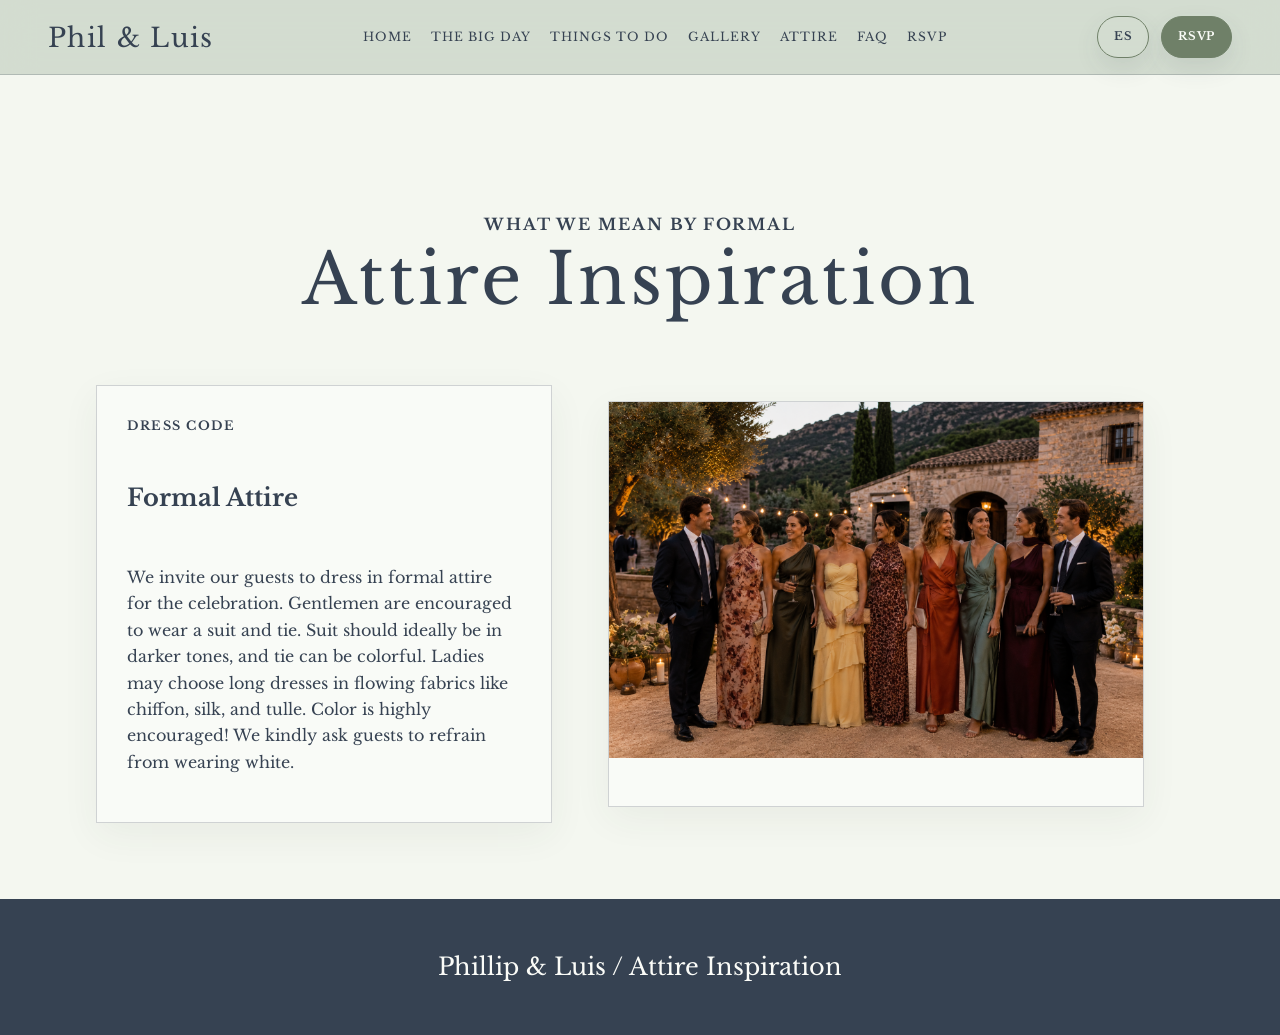
==== commit 5f2c0bfc: "Refine bilingual content and RSVP navigation" ====
--- a/attire.html
+++ b/attire.html
@@ -31,8 +31,8 @@
         <a href="things-to-do.html"><span class="desktop-label" id="attireNavThings">Things to Do</span><span class="mobile-label" id="attireNavThingsMobile">Plans</span></a>
         <a href="gallery.html"><span class="desktop-label" id="attireNavGallery">Gallery</span><span class="mobile-label" id="attireNavGalleryMobile">Photos</span></a>
         <a class="english-attire-only" href="attire.html"><span class="desktop-label" id="attireNavAttire">Attire</span><span class="mobile-label" id="attireNavAttireMobile">Attire</span></a>
+        <a href="faq.html"><span class="desktop-label" id="attireNavFaq">FAQ</span><span class="mobile-label" id="attireNavFaqMobile">FAQ</span></a>
         <a href="https://www.zola.com/wedding/luisandphil/rsvp">RSVP</a>
-        <a href="faq.html"><span class="desktop-label" id="attireNavFaq">FAQ</span><span class="mobile-label" id="attireNavFaqMobile">FAQ</span></a>
       </nav>
       <div class="header-actions">
         <button class="lang-toggle" id="attireLanguageToggle" type="button" aria-label="Switch language">ES</button>
@@ -45,7 +45,6 @@
         <div class="subpage-hero-inner">
           <p class="kicker" id="attireHeroKicker">What we mean by formal</p>
           <h1 id="attireHeroTitle">Attire Inspiration</h1>
-          <p id="attireHeroBody">We wanted to share a few examples to give a better sense of the feel for the celebration.</p>
         </div>
       </section>
 
@@ -90,7 +89,6 @@
           rsvp: "RSVP",
           heroKicker: "What we mean by formal",
           heroTitle: "Attire Inspiration",
-          heroBody: "We wanted to share a few examples to give a better sense of the feel for the celebration.",
           copyKicker: "Dress code",
           copyTitle: "Formal Attire",
           copyBody: "We invite our guests to dress in formal attire for the celebration. Gentlemen are encouraged to wear a suit and tie. Suit should ideally be in darker tones, and tie can be colorful. Ladies may choose long dresses in flowing fabrics like chiffon, silk, and tulle. Color is highly encouraged! We kindly ask guests to refrain from wearing white.",
@@ -113,7 +111,6 @@
           rsvp: "RSVP",
           heroKicker: "Lo que queremos decir con etiqueta formal",
           heroTitle: "Inspiración de vestimenta",
-          heroBody: "Queríamos compartir algunos ejemplos para que sea más fácil imaginar el estilo de la celebración.",
           copyKicker: "Código de vestimenta",
           copyTitle: "Etiqueta formal",
           copyBody: "Os invitamos a vestir de etiqueta formal para la celebración. Los caballeros pueden llevar traje y corbata. El traje idealmente en tonos oscuros, y la corbata puede aportar color. Las mujeres pueden elegir vestidos largos en tejidos fluidos como gasa, seda o tul. El color es más que bienvenido. Os pedimos, por favor, evitar el blanco.",
@@ -138,7 +135,6 @@
         rsvp: document.querySelector("#attireRsvp"),
         heroKicker: document.querySelector("#attireHeroKicker"),
         heroTitle: document.querySelector("#attireHeroTitle"),
-        heroBody: document.querySelector("#attireHeroBody"),
         copyKicker: document.querySelector("#attireCopyKicker"),
         copyTitle: document.querySelector("#attireCopyTitle"),
         copyBody: document.querySelector("#attireCopyBody"),
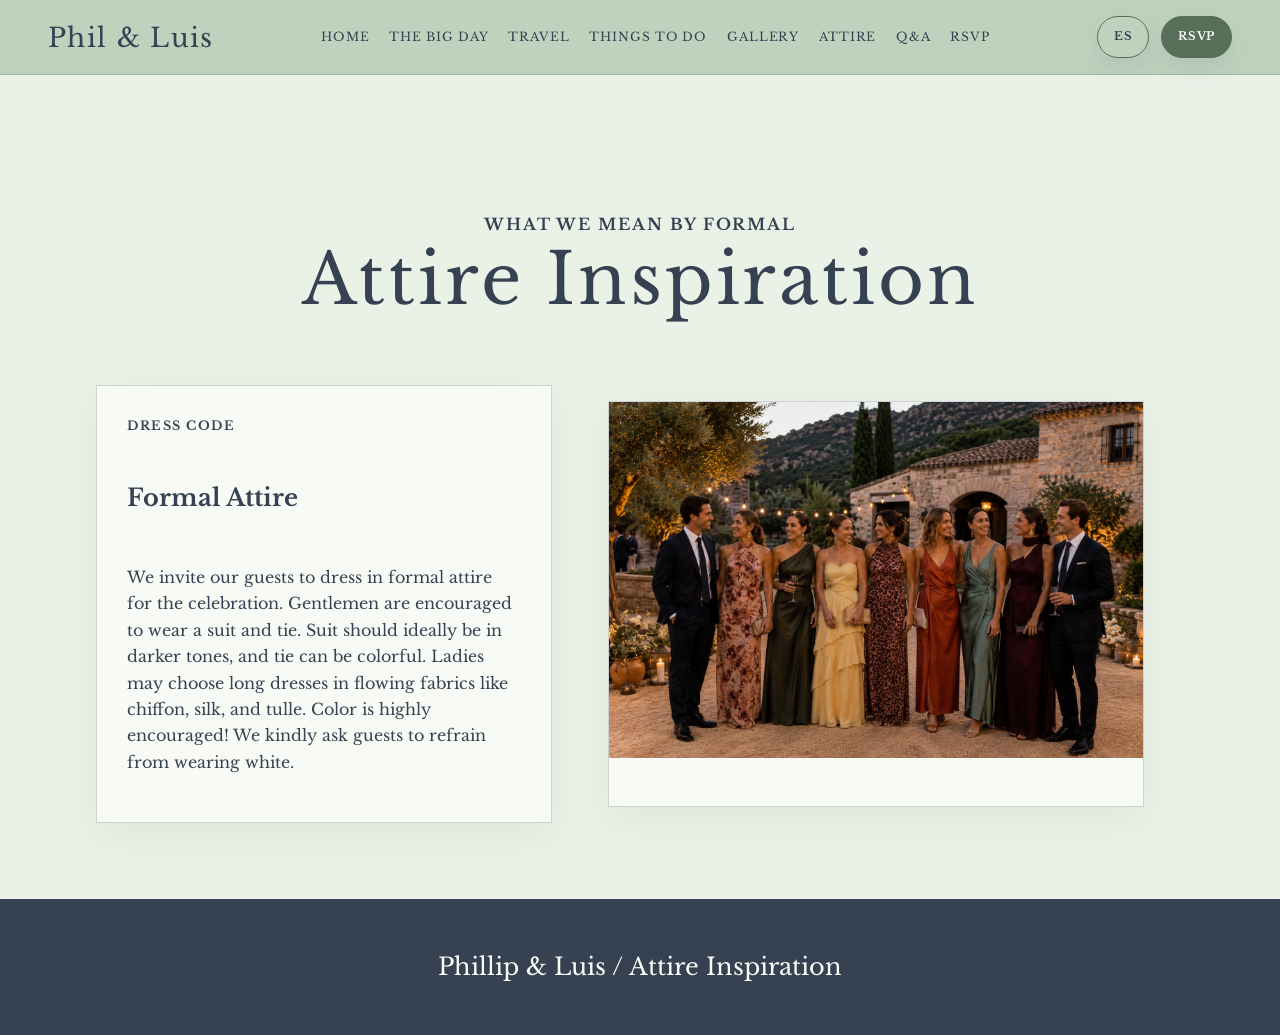
==== commit 5db8474c: "Refresh wedding details travel and styling" ====
--- a/attire.html
+++ b/attire.html
@@ -28,15 +28,16 @@
       <nav class="desktop-nav" aria-label="Attire navigation">
         <a href="index.html"><span class="desktop-label" id="attireNavHome">Home</span><span class="mobile-label" id="attireNavHomeMobile">Home</span></a>
         <a href="big-day.html"><span class="desktop-label" id="attireNavBigDay">The Big Day</span><span class="mobile-label" id="attireNavBigDayMobile">Big Day</span></a>
+        <a class="english-only" href="travel.html"><span class="desktop-label">Travel</span><span class="mobile-label">Travel</span></a>
         <a href="things-to-do.html"><span class="desktop-label" id="attireNavThings">Things to Do</span><span class="mobile-label" id="attireNavThingsMobile">Plans</span></a>
         <a href="gallery.html"><span class="desktop-label" id="attireNavGallery">Gallery</span><span class="mobile-label" id="attireNavGalleryMobile">Photos</span></a>
         <a class="english-attire-only" href="attire.html"><span class="desktop-label" id="attireNavAttire">Attire</span><span class="mobile-label" id="attireNavAttireMobile">Attire</span></a>
-        <a href="faq.html"><span class="desktop-label" id="attireNavFaq">FAQ</span><span class="mobile-label" id="attireNavFaqMobile">FAQ</span></a>
-        <a href="https://www.zola.com/wedding/luisandphil/rsvp">RSVP</a>
+        <a href="faq.html"><span class="desktop-label" id="attireNavFaq">Q&amp;A</span><span class="mobile-label" id="attireNavFaqMobile">Q&amp;A</span></a>
+        <a href="https://www.zola.com/wedding/luisandphil/rsvp" target="_blank" rel="noopener noreferrer">RSVP</a>
       </nav>
       <div class="header-actions">
         <button class="lang-toggle" id="attireLanguageToggle" type="button" aria-label="Switch language">ES</button>
-        <a class="rsvp-link" href="https://www.zola.com/wedding/luisandphil/rsvp" id="attireRsvp">RSVP</a>
+        <a class="rsvp-link" href="https://www.zola.com/wedding/luisandphil/rsvp" target="_blank" rel="noopener noreferrer" id="attireRsvp">RSVP</a>
       </div>
     </header>
 
@@ -84,8 +85,8 @@
           navGalleryMobile: "Photos",
           navAttire: "Attire",
           navAttireMobile: "Attire",
-          navFaq: "FAQ",
-          navFaqMobile: "FAQ",
+          navFaq: "Q&A",
+          navFaqMobile: "Q&A",
           rsvp: "RSVP",
           heroKicker: "What we mean by formal",
           heroTitle: "Attire Inspiration",
@@ -106,8 +107,8 @@
           navGalleryMobile: "Fotos",
           navAttire: "Vestimenta",
           navAttireMobile: "Vestir",
-          navFaq: "Preguntas",
-          navFaqMobile: "FAQ",
+          navFaq: "Q&A",
+          navFaqMobile: "Q&A",
           rsvp: "RSVP",
           heroKicker: "Lo que queremos decir con etiqueta formal",
           heroTitle: "Inspiración de vestimenta",
--- a/styles.css
+++ b/styles.css
@@ -1,8 +1,8 @@
 :root {
-  --cream: #f4f7f0;
+  --cream: #eaf2e8;
   --paper: #fbfcf8;
-  --sage: #ced9cb;
-  --olive: #6f8068;
+  --sage: #b9cdb8;
+  --olive: #576f59;
   --deep: #364252;
   --moss: #dfe7db;
   --clay: #997b68;
@@ -46,7 +46,7 @@
   align-items: center;
   gap: 1rem;
   padding: 1rem clamp(1rem, 4vw, 3rem);
-  background: rgba(206, 217, 203, 0.88);
+  background: rgba(185, 205, 184, 0.88);
   border-bottom: 1px solid var(--line);
   backdrop-filter: blur(18px);
 }
@@ -253,6 +253,10 @@
   line-height: 1.6;
 }
 
+html[lang="en"] .rsvp-prompt {
+  white-space: nowrap;
+}
+
 .summary-card,
 .gift-card {
   background: rgba(251, 252, 248, 0.82);
@@ -267,6 +271,15 @@
   display: grid;
   gap: 0.65rem;
   padding: clamp(1.35rem, 3vw, 1.9rem);
+  text-align: center;
+}
+
+.flight-nudge {
+  margin: 1.1rem auto 0;
+  color: var(--olive);
+  font-size: 0.92rem;
+  font-style: italic;
+  font-weight: 700;
   text-align: center;
 }
 
@@ -357,6 +370,31 @@
 .timeline {
   display: grid;
   gap: 0.8rem;
+}
+
+.event-summary {
+  width: min(54rem, 100%);
+  margin-inline: auto;
+  display: grid;
+  gap: 0.8rem;
+}
+
+.event-summary article {
+  display: grid;
+  gap: 0.65rem;
+  padding: clamp(1.1rem, 2.5vw, 1.5rem);
+  background: rgba(251, 252, 248, 0.76);
+  border: 1px solid var(--line);
+  box-shadow: 0 12px 36px rgba(55, 61, 45, 0.06);
+  text-align: center;
+}
+
+.event-summary p {
+  margin: 0;
+}
+
+.event-summary h3 {
+  margin: 0;
 }
 
 .timeline article,
@@ -397,6 +435,36 @@
   margin-top: 1rem;
   padding: clamp(1.2rem, 3vw, 1.8rem);
   text-align: center;
+}
+
+.travel-cta {
+  width: min(54rem, 100%);
+  margin: 1rem auto 0;
+  display: flex;
+  align-items: center;
+  justify-content: center;
+  gap: 1rem;
+  padding: 1rem 1.2rem;
+  background: rgba(231, 236, 227, 0.88);
+  border: 1px solid rgba(54, 66, 82, 0.14);
+  text-align: center;
+}
+
+.travel-cta p {
+  margin: 0;
+}
+
+.travel-cta .button {
+  flex: 0 0 auto;
+}
+
+.detail-links {
+  width: min(54rem, 100%);
+  margin-inline: auto;
+}
+
+.detail-links .travel-cta {
+  width: 100%;
 }
 
 .attire,
@@ -502,6 +570,10 @@
   display: none;
 }
 
+html[lang="en"] .spanish-only {
+  display: none;
+}
+
 html[lang="es"] .english-attire-only {
   display: none;
 }
@@ -520,6 +592,45 @@
   background: rgba(251, 252, 248, 0.82);
   border: 1px solid var(--line);
   box-shadow: 0 12px 36px rgba(55, 61, 45, 0.06);
+}
+
+.travel-choice-note {
+  width: min(48rem, 100%);
+  margin: 0 auto;
+  color: var(--deep);
+  text-align: center;
+}
+
+.shuttle-panel {
+  width: min(58rem, 100%);
+  margin: 1.25rem auto 0;
+  padding: clamp(1.35rem, 3vw, 1.9rem);
+  background: rgba(231, 236, 227, 0.88);
+  border: 1px solid rgba(54, 66, 82, 0.14);
+  text-align: center;
+}
+
+.shuttle-stops {
+  display: grid;
+  grid-template-columns: repeat(2, minmax(0, 1fr));
+  gap: 0.85rem;
+  margin-top: 1rem;
+}
+
+.shuttle-stops div {
+  padding: 1rem;
+  background: rgba(251, 252, 248, 0.72);
+  border: 1px solid var(--line);
+}
+
+.shuttle-stops strong,
+.shuttle-stops span {
+  display: block;
+}
+
+.shuttle-stops span {
+  margin-top: 0.35rem;
+  font-size: 0.88rem;
 }
 
 .shuttle-card {
@@ -977,7 +1088,7 @@
 
 .section-menu-panel a:hover {
   border-color: var(--line);
-  background: rgba(206, 217, 203, 0.24);
+  background: rgba(185, 205, 184, 0.24);
 }
 
 .floral {
@@ -1032,10 +1143,12 @@
   }
 
   .timeline article,
+  .event-summary,
   .split,
   .info-grid,
   .hotel-grid,
   .travel-note,
+  .shuttle-stops,
   .feature-grid,
   .city-grid,
   .attire-layout,
@@ -1206,6 +1319,10 @@
     flex-direction: column;
   }
 
+  .travel-cta {
+    flex-direction: column;
+  }
+
   .subpage-hero p {
     font-size: 0.94rem;
   }
@@ -1215,11 +1332,11 @@
   }
 
   .couple-photo-banner img {
-    object-position: center 44%;
+    object-position: center 32%;
   }
 
   .couple-photo-banner {
-    aspect-ratio: 4 / 5;
+    aspect-ratio: 3 / 2;
   }
 
   .gallery-page-grid {
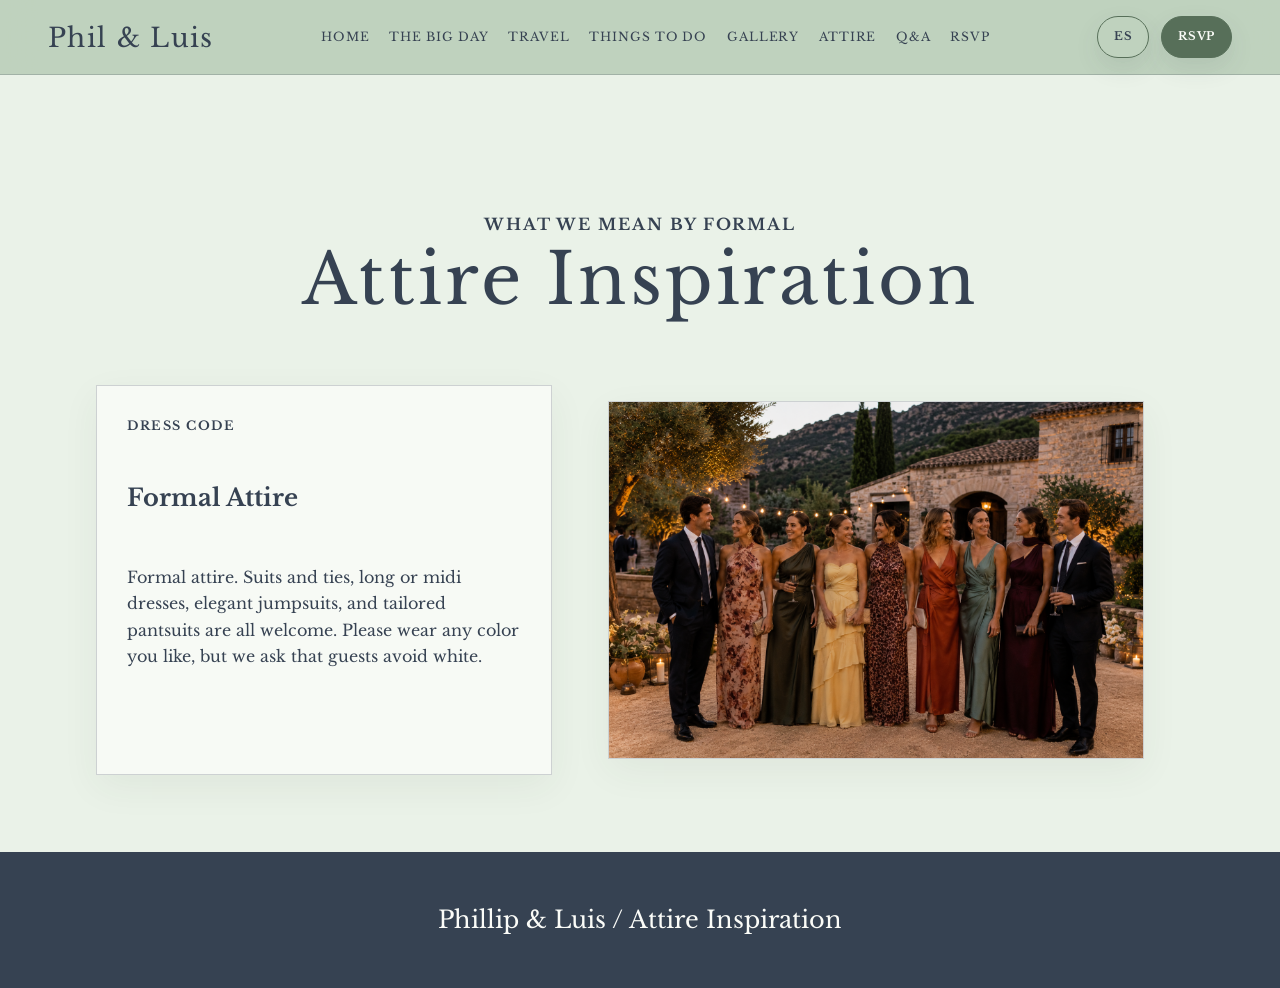
==== commit 3bbca1e7: "Refine wedding website copy and personal details" ====
--- a/attire.html
+++ b/attire.html
@@ -54,7 +54,7 @@
           <article class="attire-copy">
             <p class="kicker" id="attireCopyKicker">Dress code</p>
             <h2 id="attireCopyTitle">Formal Attire</h2>
-            <p id="attireCopyBody">We invite our guests to dress in formal attire for the celebration. Gentlemen are encouraged to wear a suit and tie. Suit should ideally be in darker tones, and tie can be colorful. Ladies may choose long dresses in flowing fabrics like chiffon, silk, and tulle. Color is highly encouraged! We kindly ask guests to refrain from wearing white.</p>
+            <p id="attireCopyBody">Formal attire. Suits and ties, long or midi dresses, elegant jumpsuits, and tailored pantsuits are all welcome. Please wear any color you like, but we ask that guests avoid white.</p>
           </article>
 
           <div class="attire-gallery attire-gallery-large attire-gallery-single">
@@ -92,7 +92,7 @@
           heroTitle: "Attire Inspiration",
           copyKicker: "Dress code",
           copyTitle: "Formal Attire",
-          copyBody: "We invite our guests to dress in formal attire for the celebration. Gentlemen are encouraged to wear a suit and tie. Suit should ideally be in darker tones, and tie can be colorful. Ladies may choose long dresses in flowing fabrics like chiffon, silk, and tulle. Color is highly encouraged! We kindly ask guests to refrain from wearing white.",
+          copyBody: "Formal attire. Suits and ties, long or midi dresses, elegant jumpsuits, and tailored pantsuits are all welcome. Please wear any color you like, but we ask that guests avoid white.",
           footer: "Phillip & Luis / Attire Inspiration",
         },
         es: {
@@ -114,7 +114,7 @@
           heroTitle: "Inspiración de vestimenta",
           copyKicker: "Código de vestimenta",
           copyTitle: "Etiqueta formal",
-          copyBody: "Os invitamos a vestir de etiqueta formal para la celebración. Los caballeros pueden llevar traje y corbata. El traje idealmente en tonos oscuros, y la corbata puede aportar color. Las mujeres pueden elegir vestidos largos en tejidos fluidos como gasa, seda o tul. El color es más que bienvenido. Os pedimos, por favor, evitar el blanco.",
+          copyBody: "Vestimenta formal. Son bienvenidos los trajes con corbata, los vestidos largos o midi, los monos elegantes y los conjuntos de sastrería. Podéis llevar el color que queráis, pero os pedimos que evitéis el blanco.",
           footer: "Phillip & Luis / Inspiración de vestimenta",
         },
       };
--- a/styles.css
+++ b/styles.css
@@ -193,16 +193,16 @@
 }
 
 .hero {
-  min-height: calc(100vh - 4.25rem);
+  min-height: auto;
   display: grid;
   place-items: center;
-  padding: clamp(3rem, 6vw, 5.5rem) 1.25rem clamp(7rem, 15vw, 12rem);
+  padding: clamp(1.1rem, 2vw, 1.5rem) 1.25rem 1rem;
   text-align: center;
 }
 
 .hero-inner {
   width: min(62rem, 100%);
-  transform: translateY(clamp(3.8rem, 8.8vh, 6.4rem));
+  transform: none;
 }
 
 .hero h1 {
@@ -220,6 +220,13 @@
   color: var(--deep);
   font-size: 0.54em;
   font-style: italic;
+}
+
+.invitation-line {
+  margin: 0.8rem 0 0;
+  color: var(--deep);
+  font-size: clamp(0.84rem, 1.5vw, 1.05rem);
+  letter-spacing: 0.04em;
 }
 
 .date,
@@ -232,6 +239,14 @@
 .place {
   margin-top: 0.35rem;
   color: var(--deep);
+}
+
+.personal-note {
+  width: min(36rem, 100%);
+  margin: 1rem auto 0;
+  color: var(--deep);
+  font-size: clamp(0.82rem, 1.5vw, 0.98rem);
+  line-height: 1.65;
 }
 
 .countdown {
@@ -283,8 +298,8 @@
   text-align: center;
 }
 
-.teaser-section {
-  padding-top: clamp(2.7rem, 6vw, 4rem);
+.section.teaser-section {
+  padding-top: clamp(1rem, 2vw, 1.5rem);
 }
 
 .couple-photo-banner {
@@ -435,6 +450,13 @@
   margin-top: 1rem;
   padding: clamp(1.2rem, 3vw, 1.8rem);
   text-align: center;
+}
+
+.venue-links {
+  display: grid;
+  justify-items: center;
+  gap: 0.65rem;
+  margin-top: 0.8rem;
 }
 
 .travel-cta {
@@ -1226,15 +1248,19 @@
   }
 
   .hero {
-    min-height: calc(100vh - 6.25rem);
-    padding-top: 3rem;
+    min-height: auto;
+    padding-top: 0.65rem;
     padding-inline: 1.2rem;
-    padding-bottom: 48vw;
+    padding-bottom: 0.75rem;
+  }
+
+  .section.teaser-section {
+    padding-top: 1rem;
   }
 
   .hero-inner {
     width: min(21.25rem, 100%);
-    transform: translateY(2.9rem);
+    transform: none;
   }
 
   .hero h1 {
@@ -1332,11 +1358,11 @@
   }
 
   .couple-photo-banner img {
-    object-position: center 32%;
+    object-position: center 36%;
   }
 
   .couple-photo-banner {
-    aspect-ratio: 3 / 2;
+    aspect-ratio: 4 / 3;
   }
 
   .gallery-page-grid {
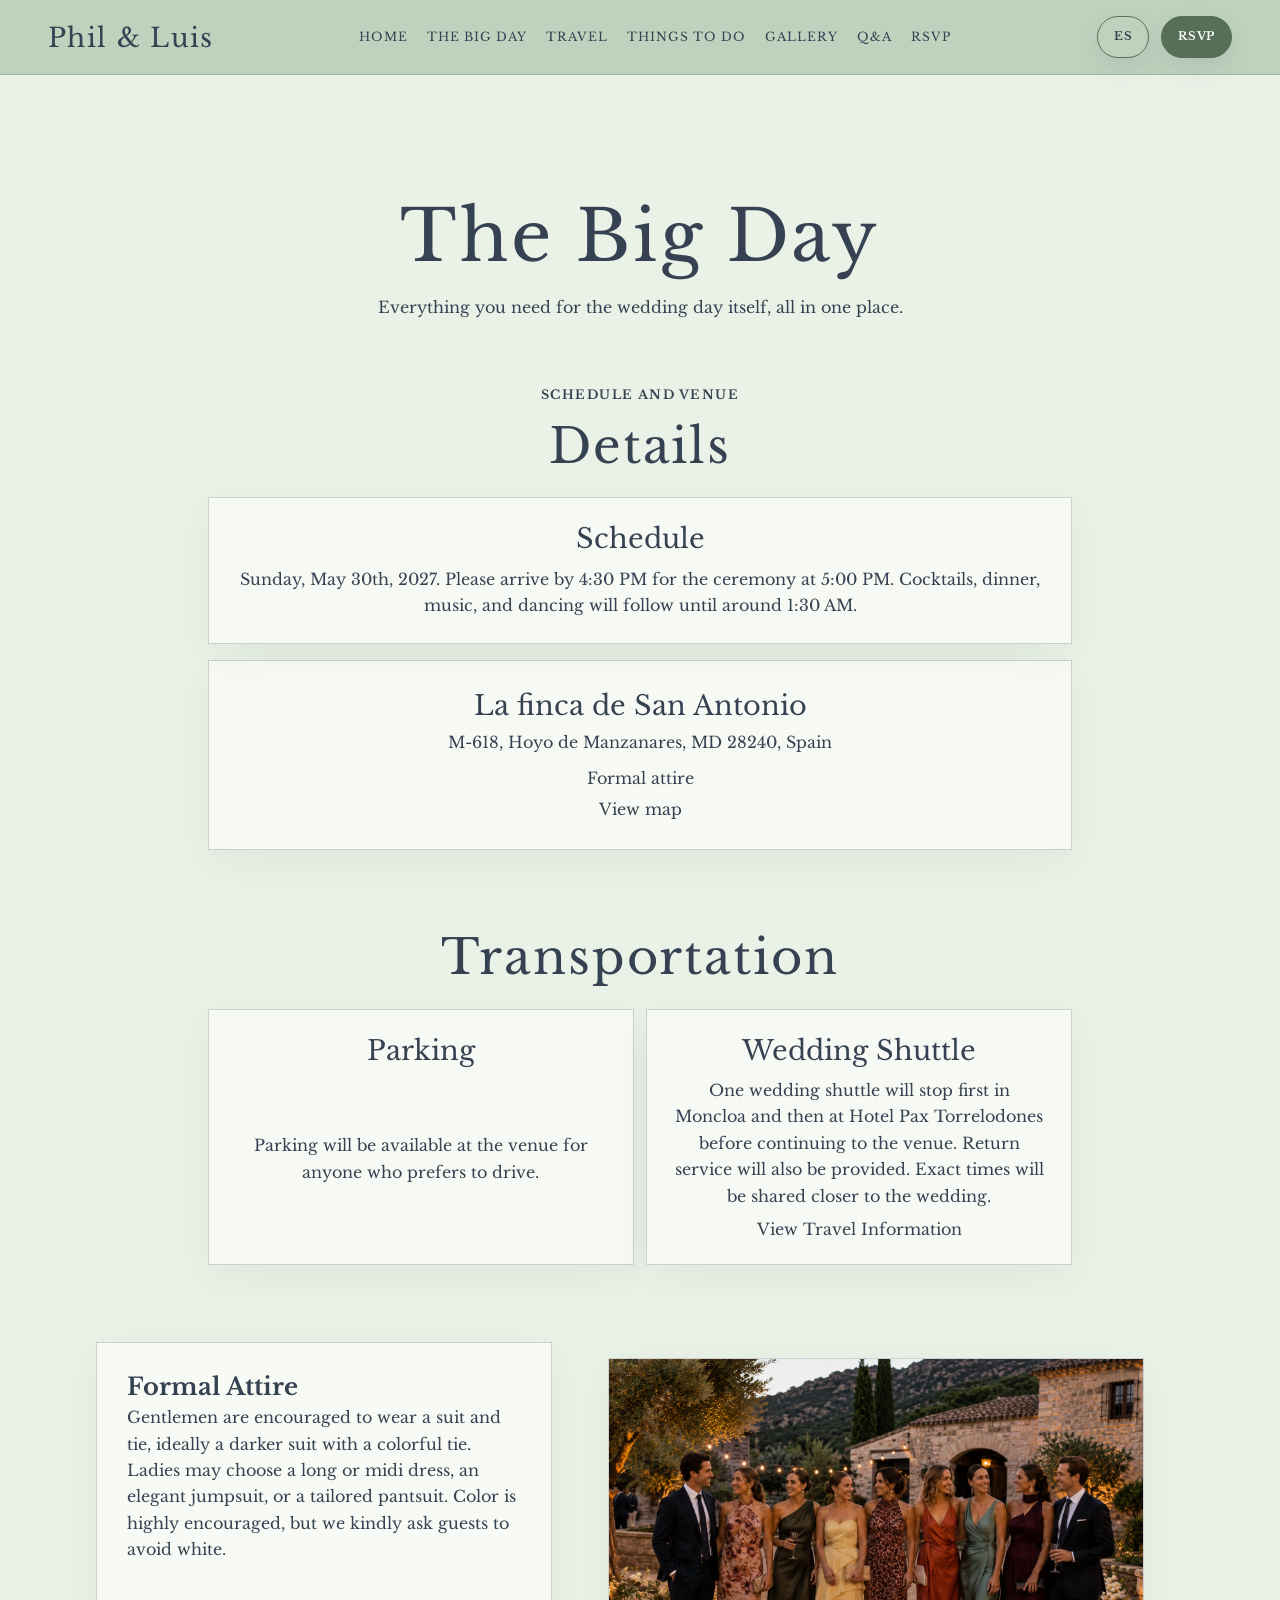
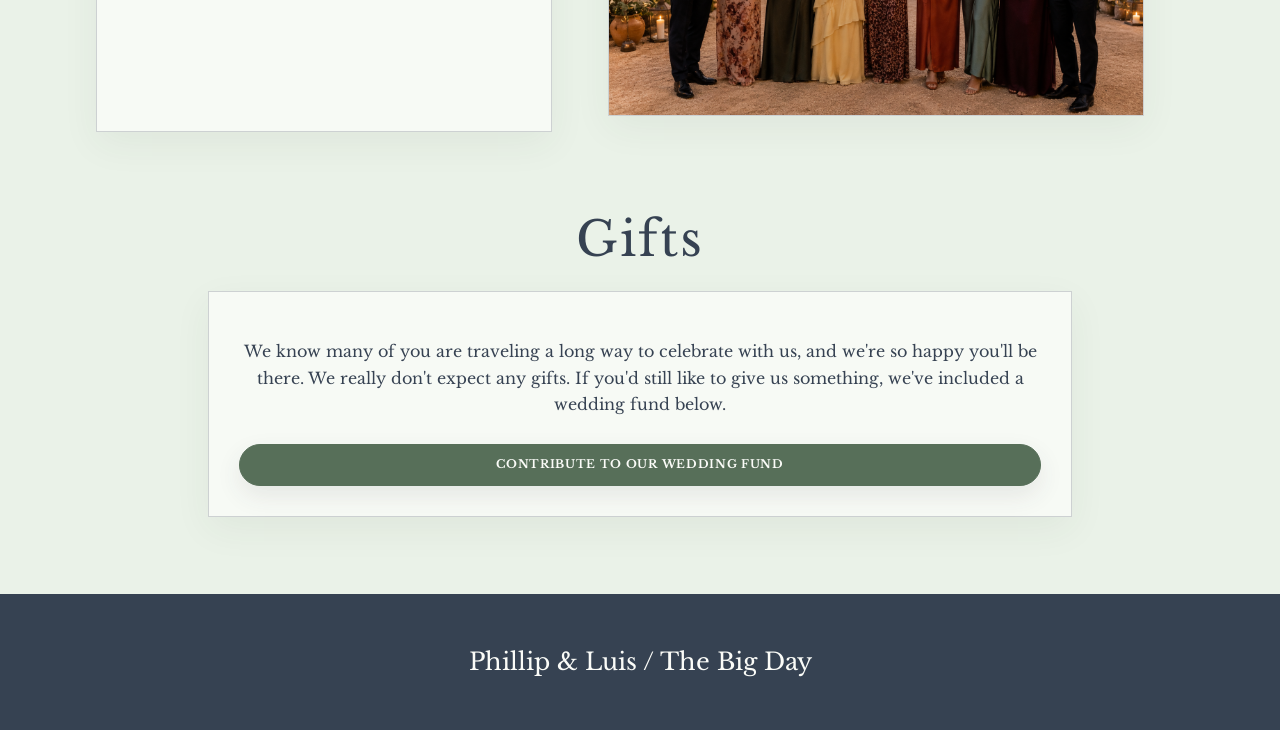
==== commit 38c870db: "Move attire into the big day page" ====
--- a/attire.html
+++ b/attire.html
@@ -5,14 +5,9 @@
     <meta name="viewport" content="width=device-width, initial-scale=1" />
     <meta name="robots" content="noindex,nofollow,noarchive" />
     <title>Attire Inspiration</title>
+    <meta http-equiv="refresh" content="0; url=big-day.html#attire" />
     <script>
-      try {
-        if (localStorage.getItem("wedding-language") === "es") {
-          window.location.replace("index.html");
-        }
-      } catch (error) {
-        // Keep the English page available if storage is unavailable.
-      }
+      window.location.replace("big-day.html#attire");
     </script>
     <link rel="preconnect" href="https://fonts.googleapis.com" />
     <link rel="preconnect" href="https://fonts.gstatic.com" crossorigin />
--- a/styles.css
+++ b/styles.css
@@ -241,14 +241,6 @@
   color: var(--deep);
 }
 
-.personal-note {
-  width: min(36rem, 100%);
-  margin: 1rem auto 0;
-  color: var(--deep);
-  font-size: clamp(0.82rem, 1.5vw, 0.98rem);
-  line-height: 1.65;
-}
-
 .countdown {
   display: flex;
   justify-content: center;
@@ -298,6 +290,12 @@
   text-align: center;
 }
 
+.bank-transfer-note {
+  margin: 0.3rem 0 0;
+  color: var(--deep);
+  font-size: 0.92rem;
+}
+
 .section.teaser-section {
   padding-top: clamp(1rem, 2vw, 1.5rem);
 }
@@ -392,6 +390,10 @@
   margin-inline: auto;
   display: grid;
   gap: 0.8rem;
+}
+
+.transport-summary {
+  grid-template-columns: repeat(2, minmax(0, 1fr));
 }
 
 .event-summary article {
@@ -880,9 +882,18 @@
 
 .attire-copy {
   display: grid;
-  gap: 1rem;
+  gap: 0.2rem;
   align-content: start;
   padding: clamp(1.35rem, 3vw, 1.9rem);
+}
+
+.attire-copy h2,
+.attire-copy p {
+  margin: 0;
+}
+
+.attire-copy h2 {
+  line-height: 1.15;
 }
 
 .attire-gallery {
